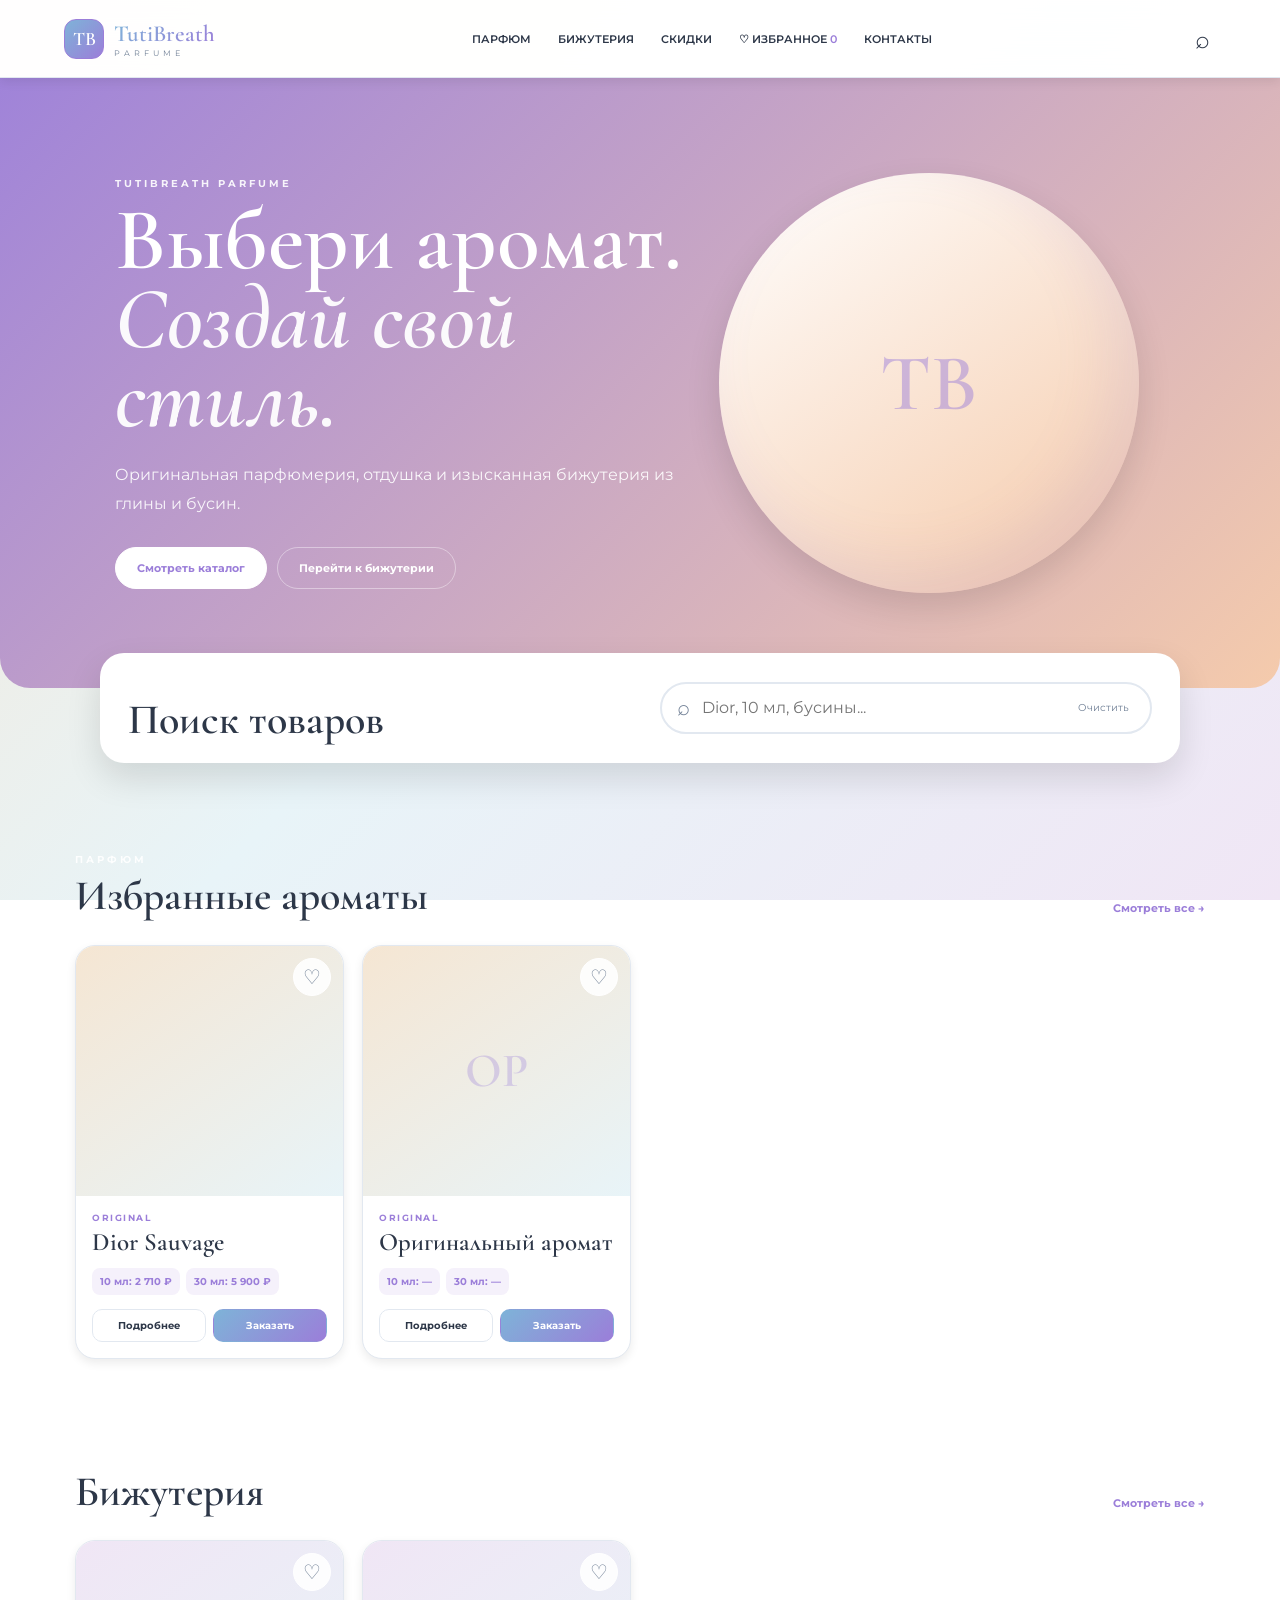
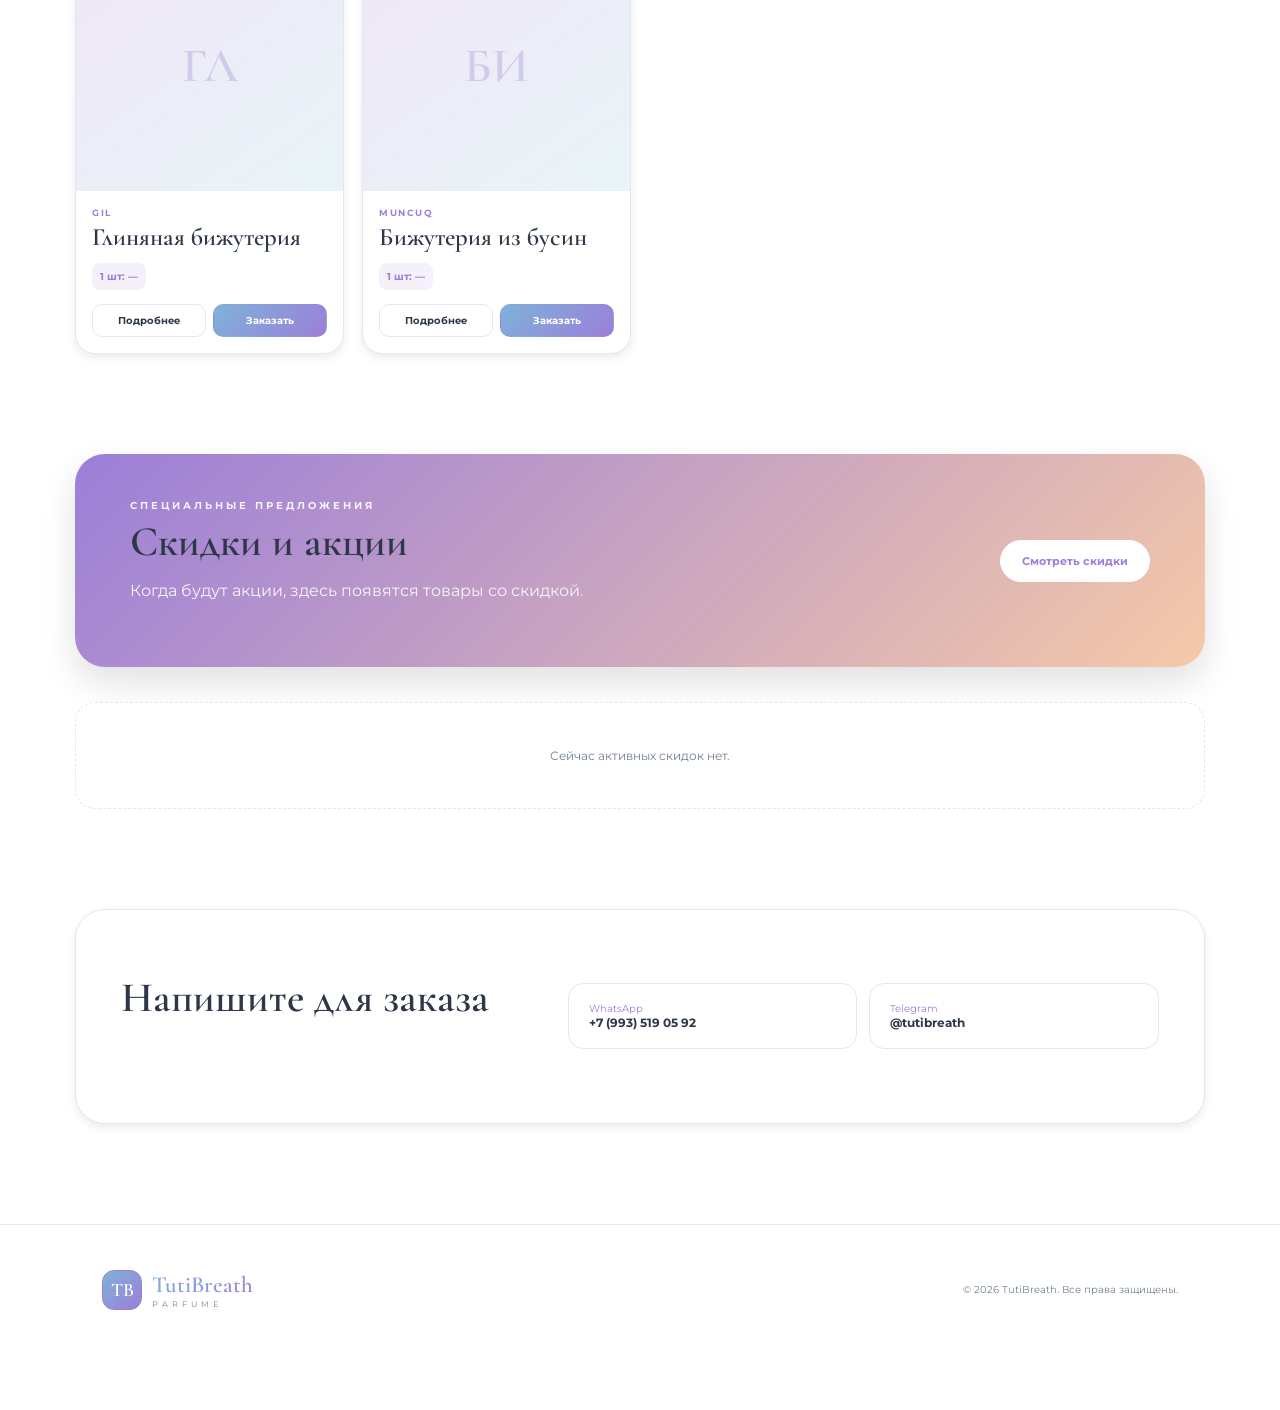
==== index.html @ c3e3013e "TB- first commit All files format html" ====
<!doctype html>
<html lang="ru">
<head>
<meta charset="UTF-8">
<meta name="viewport" content="width=device-width,initial-scale=1">
<meta name="theme-color" content="#9b7ed9">
<title>TutiBreath Parfume | Каталог</title>
<link rel="stylesheet" href="css/style.css">
</head>
<body>
<header class="header">
  <a class="logo" href="index.html"><span class="logo-mark">TB</span><span><b>TutiBreath</b><small>PARFUME</small></span></a>
  <nav class="desktop-nav">
    <a href="pages/perfume.html">Парфюм</a>
    <a href="pages/jewelry.html">Бижутерия</a>
    <a href="#sales">Скидки</a>
    <a href="pages/favorites.html">♡ Избранное <i id="favCount">0</i></a>
    <a href="pages/contact.html">Контакты</a>
  </nav>
  <button class="head-btn" id="searchBtn">⌕</button>
  <button class="head-btn menu-btn" id="menuBtn">☰</button>
</header>

<main>
<section class="hero">
  <div class="hero-text">
    <p class="eyebrow">TUTIBREATH PARFUME</p>
    <h1>Выбери аромат.<br><em>Создай свой стиль.</em></h1>
    <p>Оригинальная парфюмерия, отдушка и изысканная бижутерия из глины и бусин.</p>
    <div class="hero-buttons">
      <a class="btn primary" href="pages/perfume.html">Смотреть каталог</a>
      <a class="btn" href="pages/jewelry.html">Перейти к бижутерии</a>
    </div>
  </div>
  <div class="hero-circle">TB</div>
</section>

<section class="search-panel" id="searchPanel">
  <div><p class="eyebrow">КАТАЛОГ</p><h2>Поиск товаров</h2></div>
  <div class="search-box"><span>⌕</span><input id="searchInput" placeholder="Dior, 10 мл, бусины..." autocomplete="off"><button id="clearSearch">Очистить</button></div>
</section>

<section class="section">
  <div class="section-head"><div><p class="eyebrow">ПАРФЮМ</p><h2>Избранные ароматы</h2></div><a class="text-link" href="pages/perfume.html">Смотреть все →</a></div>
  <div class="grid" id="homePerfumes"></div>
</section>

<section class="section jewelry-home">
  <div class="section-head"><div><p class="eyebrow">БИЖУТЕРИЯ</p><h2>Бижутерия</h2></div><a class="text-link" href="pages/jewelry.html">Смотреть все →</a></div>
  <div class="grid" id="homeJewelry"></div>
</section>

<section class="sale-banner" id="sales">
  <div><p class="eyebrow">СПЕЦИАЛЬНЫЕ ПРЕДЛОЖЕНИЯ</p><h2>Скидки и акции</h2><p>Когда будут акции, здесь появятся товары со скидкой.</p></div>
  <a class="btn primary" href="#saleGrid">Смотреть скидки</a>
</section>
<section class="section compact"><div class="grid" id="saleGrid"></div></section>

<section class="contact-strip">
  <div><p class="eyebrow">КОНТАКТЫ</p><h2>Напишите для заказа</h2><p>Нажмите кнопку «Заказать» на нужном товаре.</p></div>
  <a class="contact-mini whatsapp" href="https://wa.me/79935190592" target="_blank">WhatsApp<br><b>+7 (993) 519 05 92</b></a>
  <a class="contact-mini" href="https://t.me/tutibreath" target="_blank">Telegram<br><b>@tutibreath</b></a>
</section>
</main>

<footer><div class="logo"><span class="logo-mark">TB</span><span><b>TutiBreath</b><small>PARFUME</small></span></div><p>© 2026 TutiBreath. Все права защищены.</p></footer>

<div class="modal" id="productModal">
  <div class="modal-backdrop" data-close></div>
  <article class="modal-box">
    <button class="close" data-close>×</button>
    <div class="modal-image" id="modalImage"></div>
    <div class="modal-info">
      <p class="eyebrow" id="modalCategory"></p>
      <h2 id="modalName"></h2>
      <p id="modalDescription"></p>
      <div id="modalSizes" class="sizes"></div>
      <div class="modal-actions">
        <button class="btn primary" id="modalOrder">Заказать — WhatsApp</button>
        <button class="btn" id="modalShare">↗ Поделиться</button>
      </div>
    </div>
  </article>
</div>

<div class="mobile-menu" id="mobileMenu">
  <button class="close" id="closeMenu">×</button>
  <a href="pages/perfume.html">Парфюм</a>
  <a href="pages/jewelry.html">Бижутерия</a>
  <a href="#sales">Скидки</a>
  <a href="pages/favorites.html">♡ Избранное</a>
  <a href="pages/contact.html">Контакты</a>
</div>

<nav class="bottom-nav">
  <a href="index.html">⌂<span>Главная</span></a>
  <a href="pages/perfume.html">♢<span>Парфюм</span></a>
  <a href="pages/favorites.html">♡<span>Избранное</span></a>
  <a href="pages/jewelry.html">◇<span>Бижутерия</span></a>
  <a href="pages/contact.html">☎<span>Контакты</span></a>
</nav>

<div class="toast" id="toast"></div>
<script src="data/products.js"></script>
<script src="js/favorites.js"></script>
<script src="js/products.js"></script>
<script src="js/app.js"></script>
</body>
</html>
---- css/style.css ----
@import url('https://fonts.googleapis.com/css2?family=Cormorant+Garamond:wght@500;600;700&family=Montserrat:wght@400;500;600;700&display=swap');
:root{
  --bg: linear-gradient(135deg, #f5e6d3 0%, #e8f4f8 50%, #f0e6f5 100%);
  --bg-solid: #f5e6d3;
  --surface: #ffffff;
  --ink: #2d3748;
  --muted: #718096;
  --accent: #9b7ed9;
  --accent2: #7eb3d8;
  --peach: #f5c9a8;
  --dark: #9b7ed9;
  --line: #e2e8f0;
  --gold: #9b7ed9;
  --shadow: 0 4px 10px rgba(0,0,0,.08);
  --shadow-lg: 0 15px 35px rgba(0,0,0,.12);
}
*{box-sizing:border-box}html{scroll-behavior:smooth}
body{margin:0;background:var(--bg);background-attachment:fixed;color:var(--ink);font-family:Montserrat,Arial,sans-serif;min-height:100vh}
a{text-decoration:none;color:inherit}button,input{font:inherit}
.header{height:78px;position:sticky;top:0;z-index:30;padding:0 5vw;display:flex;align-items:center;justify-content:space-between;background:rgba(255,255,255,.96);backdrop-filter:blur(18px);border-bottom:1px solid var(--line);box-shadow:var(--shadow)}
.logo{display:flex;align-items:center;gap:10px}
.logo-mark{width:40px;height:40px;border:1px solid var(--accent);border-radius:12px;display:grid;place-items:center;color:var(--accent);font:600 19px "Cormorant Garamond",serif;background:linear-gradient(135deg,var(--accent2),var(--accent));color:#fff}
.logo b{display:block;font:600 23px "Cormorant Garamond",serif;background:linear-gradient(135deg,var(--accent2),var(--accent));-webkit-background-clip:text;-webkit-text-fill-color:transparent}
.logo small{display:block;font-size:8px;letter-spacing:4px;color:var(--muted)}
.desktop-nav{display:flex;gap:27px;font-size:11px;font-weight:600;text-transform:uppercase}
.desktop-nav a:hover,.text-link:hover{color:var(--accent)}
.desktop-nav i{font-style:normal;color:var(--accent)}
.head-btn{border:0;background:none;font-size:25px;cursor:pointer;color:var(--ink)}
.menu-btn{display:none}
.hero{min-height:610px;padding:70px 9vw;display:grid;grid-template-columns:1.1fr .9fr;align-items:center;overflow:hidden;background:linear-gradient(135deg,rgba(155,126,217,.95),rgba(245,201,168,.95));color:#fff;border-radius:0 0 30px 30px}
.hero-text{max-width:650px}
.eyebrow{margin:0 0 11px;color:rgba(255,255,255,.9);font-size:10px;letter-spacing:3px;font-weight:700}
.hero h1{margin:0 0 23px;font:600 clamp(54px,7vw,88px)/.9 "Cormorant Garamond",serif;color:#fff}
.hero h1 em{color:#fff;font-style:italic;opacity:.95}
.hero-text>p:not(.eyebrow),.sale-banner p:not(.eyebrow),.contact-strip p:not(.eyebrow){color:rgba(255,255,255,.9);line-height:1.8}
.hero-buttons{display:flex;gap:10px;margin-top:28px}
.btn{display:inline-block;border:1px solid rgba(255,255,255,.4);background:transparent;color:#fff;padding:13px 21px;border-radius:999px;font-size:11px;font-weight:700;cursor:pointer;transition:.25s}
.btn.primary{background:#fff;border-color:#fff;color:var(--accent)}
.btn.primary:hover{transform:translateY(-2px);box-shadow:var(--shadow-lg)}
.hero-circle{width:min(38vw,420px);height:min(38vw,420px);border-radius:50%;display:grid;place-items:center;justify-self:center;background:linear-gradient(145deg,#fff,#f5c9a8);box-shadow:inset -25px -25px 55px rgba(155,126,217,.15),var(--shadow-lg);font:600 80px "Cormorant Garamond",serif;color:rgba(155,126,217,.48)}
.search-panel{max-width:1080px;margin:-35px auto 0;position:relative;z-index:5;background:var(--surface);box-shadow:var(--shadow-lg);border-radius:24px;padding:24px 28px;display:flex;justify-content:space-between;align-items:center;gap:25px}
.search-panel h2,.section h2,.sale-banner h2,.contact-strip h2{font:600 42px/.9 "Cormorant Garamond",serif;margin:0;color:var(--ink)}
.search-box{height:52px;min-width:48%;display:flex;align-items:center;border:2px solid var(--line);border-radius:99px;background:#fff;padding:0 15px;transition:.25s}
.search-box:focus-within{border-color:var(--accent2)}
.search-box>span{font-size:22px;color:var(--muted)}
.search-box input{border:0;outline:0;flex:1;padding:0 12px;background:transparent;color:var(--ink)}
.search-box button{border:0;background:none;color:var(--muted);font-size:10px;cursor:pointer}
.section{max-width:1180px;margin:90px auto;padding:0 25px}
.section-head{display:flex;align-items:end;justify-content:space-between;gap:20px;margin-bottom:30px}
.text-link{font-size:11px;font-weight:700;color:var(--accent)}
.grid{display:grid;grid-template-columns:repeat(4,1fr);gap:18px}
.card{background:var(--surface);border:1px solid var(--line);border-radius:20px;overflow:hidden;transition:.25s;box-shadow:var(--shadow)}
.card:hover{transform:translateY(-5px);box-shadow:var(--shadow-lg)}
.image{height:250px;display:grid;place-items:center;position:relative;overflow:hidden;background:linear-gradient(145deg,#f5e6d3,#e8f4f8)}
.image.jewelry{background:linear-gradient(145deg,#f0e6f5,#e8f4f8)}
.image img{width:100%;height:100%;object-fit:cover}
.placeholder{font:600 48px "Cormorant Garamond",serif;color:rgba(155,126,217,.32)}
.fav{position:absolute;right:12px;top:12px;width:38px;height:38px;border-radius:50%;border:1px solid #fff;background:rgba(255,255,255,.9);cursor:pointer;font-size:20px;z-index:2;color:var(--muted)}
.fav.active{color:#e53e3e;background:#fff0f0}
.sale-tag{position:absolute;left:12px;top:12px;padding:6px 9px;border-radius:99px;background:var(--accent);color:#fff;font-size:9px;font-weight:700}
.card-body{padding:16px}
.cat{font-size:9px;letter-spacing:1.5px;color:var(--accent);font-weight:700;text-transform:uppercase}
.name{font:600 25px/1 "Cormorant Garamond",serif;margin:7px 0 13px;color:var(--ink)}
.prices{display:flex;flex-wrap:wrap;gap:6px}
.price{padding:7px 8px;background:#f5f1fb;border-radius:8px;font-size:10px;font-weight:700;color:var(--accent)}
.actions{display:flex;gap:7px;margin-top:14px}
.small{flex:1;border:1px solid var(--line);background:none;border-radius:10px;padding:9px;font-size:10px;font-weight:700;cursor:pointer;color:var(--ink);transition:.2s}
.small:hover{border-color:var(--accent);color:var(--accent)}
.small.order{background:linear-gradient(135deg,var(--accent2),var(--accent));color:#fff;border-color:transparent}
.small.order:hover{opacity:.9}
.sale-banner{max-width:1130px;margin:100px auto 0;padding:45px 55px;border-radius:30px;background:linear-gradient(135deg,var(--accent),var(--peach));color:#fff;display:flex;justify-content:space-between;align-items:center;gap:25px;box-shadow:var(--shadow-lg)}
.sale-banner .eyebrow{color:rgba(255,255,255,.9)}
.sale-banner p:not(.eyebrow){color:rgba(255,255,255,.9)}
.sale-banner .primary{background:#fff;color:var(--accent);border-color:#fff}
.compact{margin-top:35px}
.contact-strip{max-width:1130px;margin:100px auto;padding:45px;border-radius:30px;background:var(--surface);border:1px solid var(--line);display:grid;grid-template-columns:1.5fr 1fr 1fr;gap:12px;align-items:center;box-shadow:var(--shadow)}
.contact-mini{padding:18px 20px;border:1px solid var(--line);border-radius:15px;font-size:10px;color:var(--accent);transition:.2s}
.contact-mini:hover{border-color:var(--accent);background:#f7f3fd}
.contact-mini b{font-size:12px;color:var(--ink)}
footer{padding:45px 8vw 100px;border-top:1px solid var(--line);display:flex;justify-content:space-between;align-items:center;color:var(--muted);font-size:10px;background:rgba(255,255,255,.6)}
.modal{display:none;position:fixed;inset:0;z-index:100}
.modal.open{display:block}
.modal-backdrop{position:absolute;inset:0;background:rgba(45,55,72,.65);backdrop-filter:blur(5px)}
.modal-box{position:absolute;left:50%;top:50%;transform:translate(-50%,-50%);width:min(850px,92vw);max-height:90vh;overflow:auto;background:var(--surface);border-radius:28px;display:grid;grid-template-columns:.9fr 1.1fr;box-shadow:var(--shadow-lg)}
.close{position:absolute;right:15px;top:8px;border:0;background:none;font-size:30px;cursor:pointer;z-index:2;color:var(--ink)}
.modal-image{min-height:480px;background:linear-gradient(145deg,#f5e6d3,#e8f4f8);display:grid;place-items:center}
.modal-image img{width:100%;height:100%;object-fit:cover}
.modal-info{padding:60px 45px}
.modal-info h2{font:600 48px/1 "Cormorant Garamond",serif;margin:5px 0 20px;color:var(--ink)}
.modal-info>p:not(.eyebrow){font-size:12px;color:var(--muted);line-height:1.8}
.sizes{display:grid;margin:25px 0}
.size{display:flex;justify-content:space-between;padding:13px;border-bottom:1px solid var(--line);font-size:12px}
.modal-actions{display:flex;gap:8px}
.modal-actions .btn{border-color:var(--line);color:var(--ink)}
.modal-actions .btn.primary{background:linear-gradient(135deg,var(--accent2),var(--accent));border-color:transparent;color:#fff}
.mobile-menu{display:none}
.bottom-nav{display:none}
.toast{position:fixed;bottom:90px;left:50%;z-index:200;transform:translate(-50%,20px);opacity:0;background:#2d3748;color:#fff;border-radius:99px;padding:12px 18px;font-size:11px;transition:.25s}
.toast.show{opacity:1;transform:translate(-50%,0)}
@media(max-width:900px){
  .desktop-nav{display:none}.menu-btn{display:inline-block}
  .hero{grid-template-columns:1fr;padding:65px 7vw;min-height:590px;border-radius:0}
  .hero-circle{width:270px;height:270px;position:absolute;right:-70px;bottom:15px;opacity:.7}
  .search-panel{margin:0 18px;display:block}
  .search-box{margin-top:18px;min-width:0}
  .grid{grid-template-columns:repeat(2,1fr)}
  .section{margin:65px auto}
  .sale-banner{margin:65px 18px 0;padding:35px;display:block}
  .sale-banner .btn{margin-top:12px}
  .contact-strip{margin:65px 18px;padding:35px;grid-template-columns:1fr}
  .bottom-nav{position:fixed;display:flex;left:0;right:0;bottom:0;height:68px;z-index:50;background:rgba(255,255,255,.96);backdrop-filter:blur(16px);border-top:1px solid var(--line);justify-content:space-around;box-shadow:0 -5px 15px rgba(0,0,0,.08)}
  .bottom-nav a{font-size:19px;text-align:center;padding:8px 4px;color:var(--muted)}
  .bottom-nav a.active,.bottom-nav a:hover{color:var(--accent)}
  .bottom-nav span{display:block;font-size:8px}
  .mobile-menu{position:fixed;inset:0;z-index:80;background:var(--surface);padding:90px 35px;flex-direction:column;gap:25px}
  .mobile-menu.open{display:flex}
  .mobile-menu a{font:600 38px "Cormorant Garamond",serif;border-bottom:1px solid var(--line);padding-bottom:12px;color:var(--ink)}
}
@media(max-width:560px){
  .header{height:68px;padding:0 18px}.logo b{font-size:20px}.logo-mark{width:35px;height:35px}
  .hero{padding:55px 22px 100px}.hero h1{font-size:58px}.hero-circle{width:220px;height:220px}
  .section{padding:0 15px;margin:55px auto}.section-head{display:block}
  .grid{gap:10px}.image{height:190px}.card-body{padding:12px}.name{font-size:22px}
  .prices{display:block}.price{display:inline-block;margin:2px}
  .actions{display:block}.small{width:100%;margin-top:6px}
  .search-panel h2,.section h2,.sale-banner h2,.contact-strip h2{font-size:36px}
  .modal-box{grid-template-columns:1fr;max-height:92vh}
  .modal-image{min-height:280px;max-height:340px}
  .modal-info{padding:30px 24px 100px}.modal-info h2{font-size:40px}
  .modal-actions{display:block}.modal-actions .btn{width:100%;margin-top:7px}
  footer{display:block;padding-bottom:100px}
}
.page-hero{max-width:1180px;margin:0 auto;padding:90px 25px 20px}
.page-hero h1{font:600 clamp(55px,7vw,85px)/.9 'Cormorant Garamond',serif;margin:0 0 15px;color:var(--ink)}
.page-hero p:not(.eyebrow){color:var(--muted);line-height:1.8}
.page-hero .eyebrow{color:var(--accent)}
.page-search{max-width:500px;margin:25px 0}
.filters{display:flex;gap:7px;flex-wrap:wrap;margin-bottom:25px}
.filter{border:1px solid var(--line);background:none;color:var(--muted);padding:9px 14px;border-radius:99px;font-size:10px;cursor:pointer;transition:.2s}
.filter.active,.filter:hover{background:var(--accent);border-color:var(--accent);color:#fff}
.empty{padding:45px;text-align:center;border:1px dashed var(--line);border-radius:20px;color:var(--muted);font-size:12px;background:var(--surface)}
.contact-page{margin-top:20px}
.contact-page .contact-mini{min-height:130px;display:flex;flex-direction:column;justify-content:center;gap:8px}
.contact-page .contact-mini span{font-size:10px;letter-spacing:2px;color:var(--accent);text-transform:uppercase}
.contact-page .contact-mini small{color:var(--muted)}
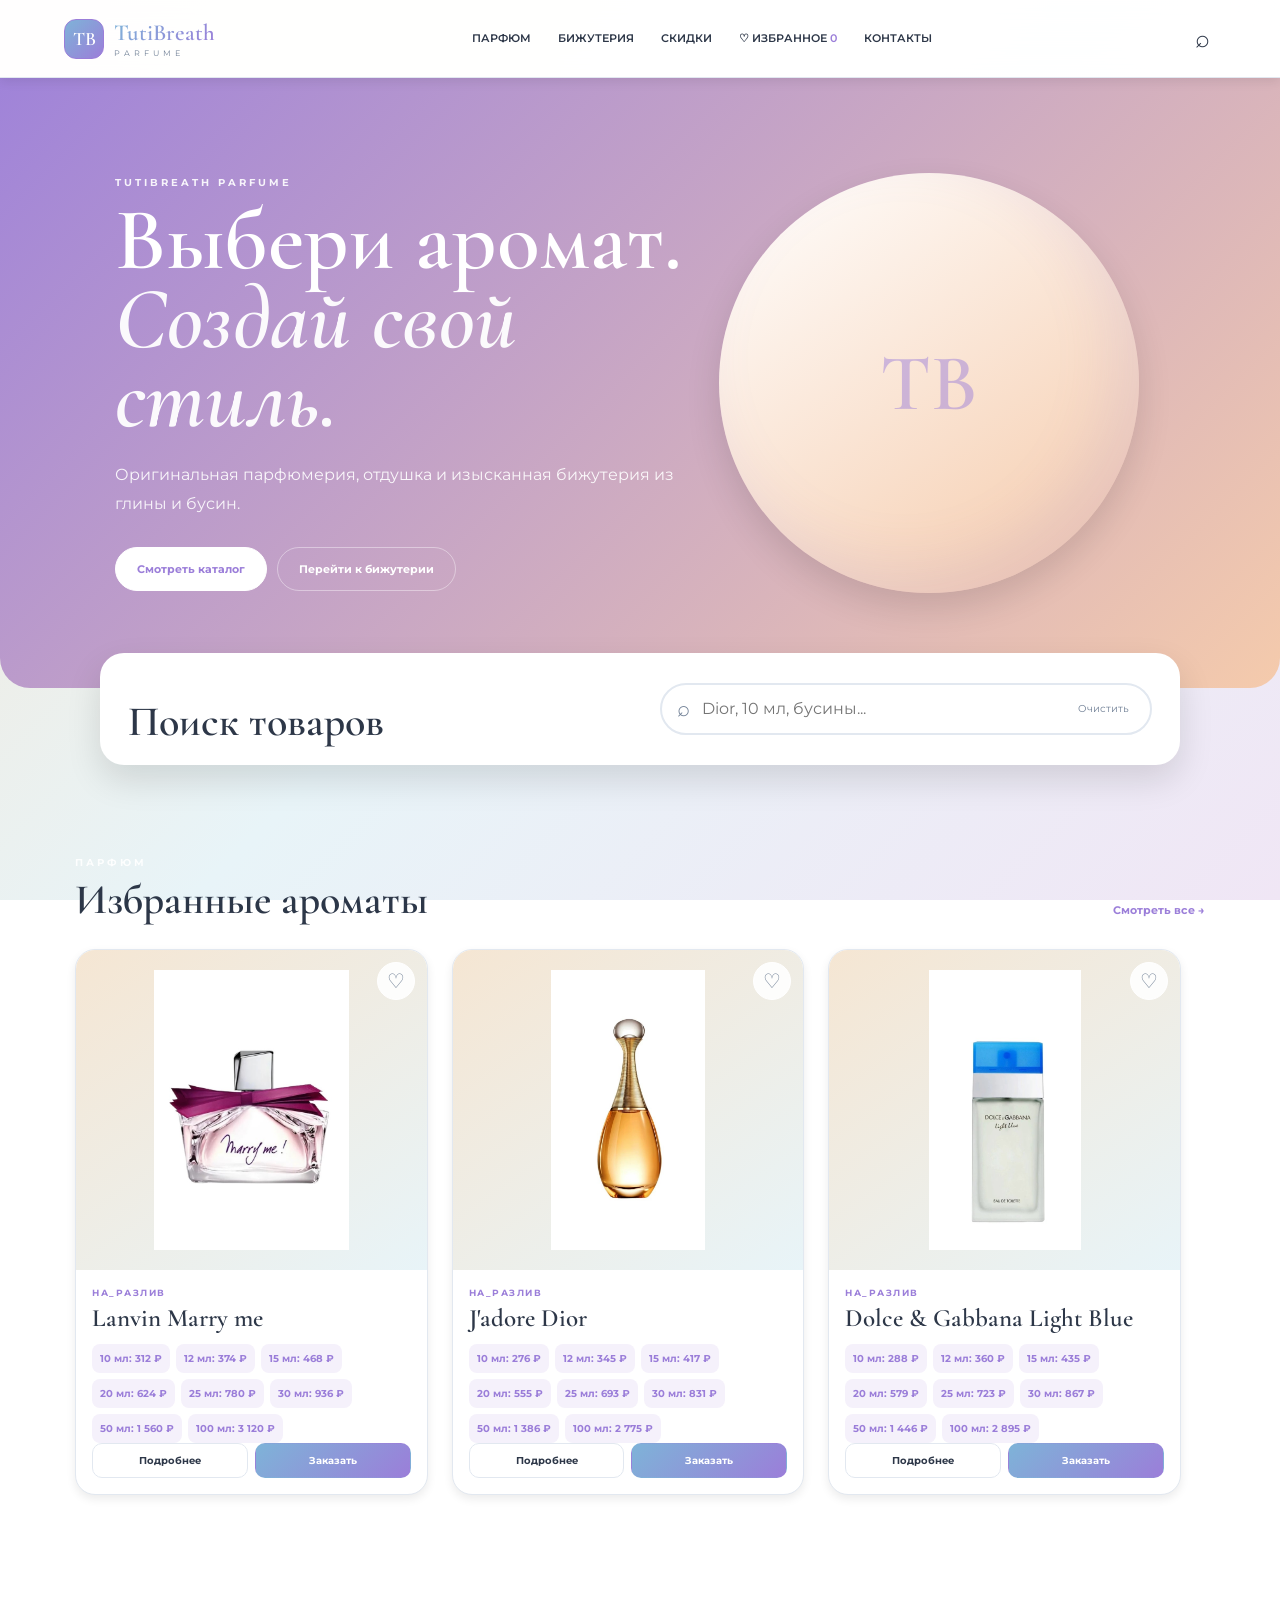
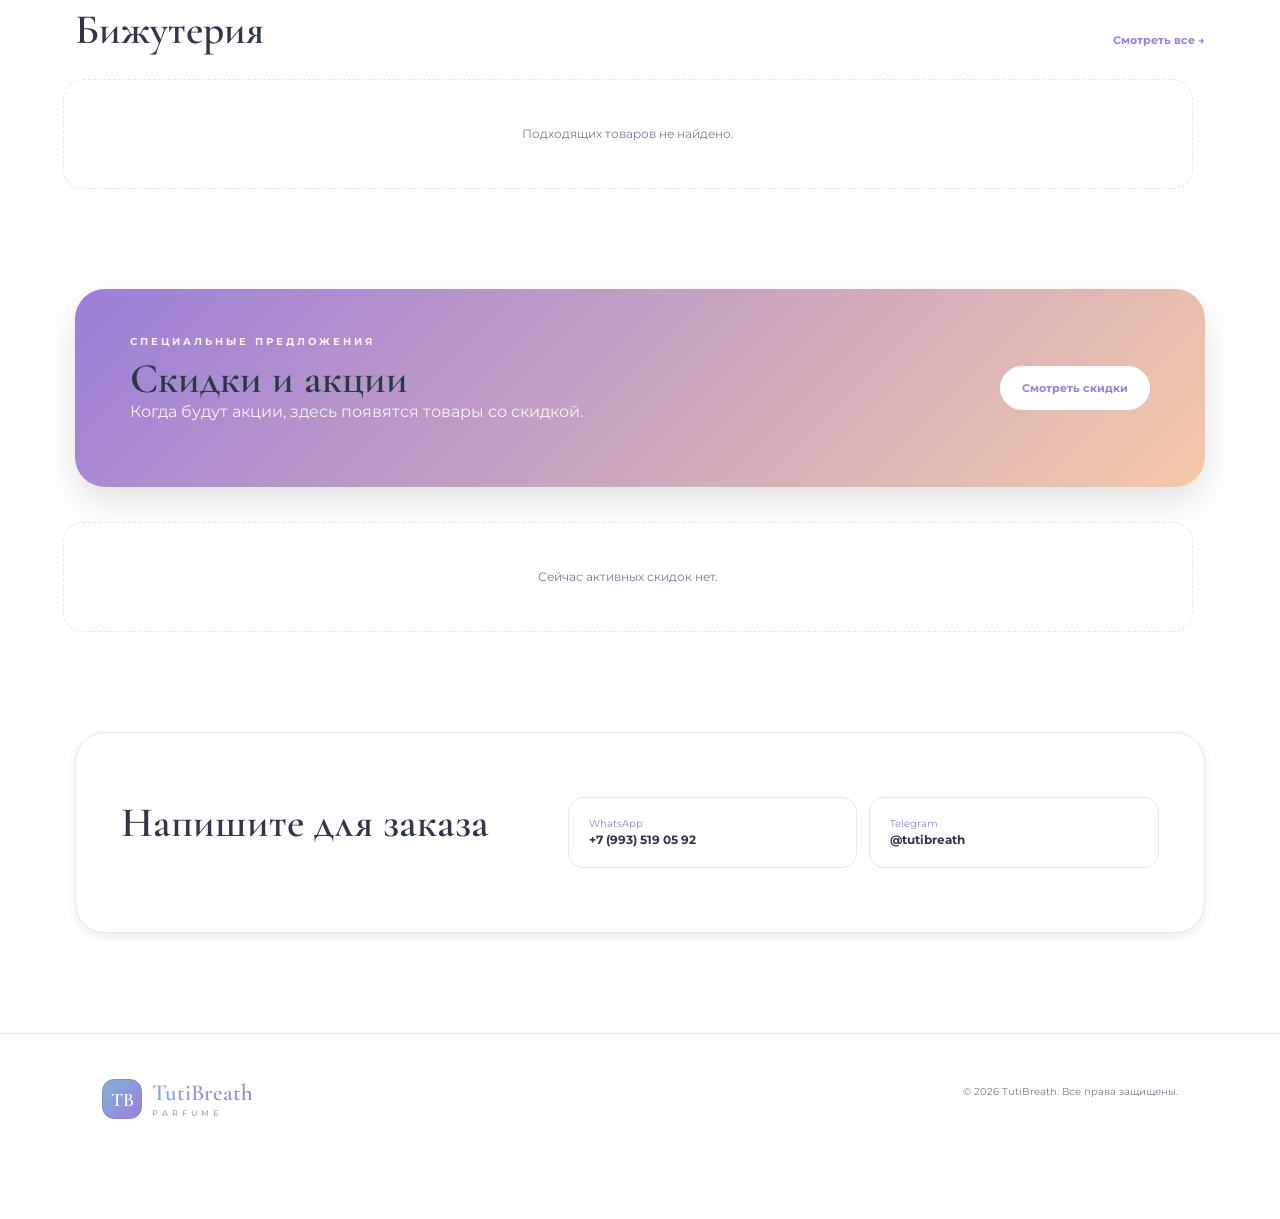
==== commit 6bed7d8f: "data js, bootstrap" ====
--- a/index.html
+++ b/index.html
@@ -5,6 +5,8 @@
 <meta name="viewport" content="width=device-width,initial-scale=1">
 <meta name="theme-color" content="#9b7ed9">
 <title>TutiBreath Parfume | Каталог</title>
+<link href="https://cdn.jsdelivr.net/npm/bootstrap@5.3.3/dist/css/bootstrap.min.css" rel="stylesheet">
+<link rel="stylesheet" href="https://cdn.jsdelivr.net/npm/bootstrap-icons@1.11.3/font/bootstrap-icons.min.css">
 <link rel="stylesheet" href="css/style.css">
 </head>
 <body>
@@ -42,19 +44,19 @@
 
 <section class="section">
   <div class="section-head"><div><p class="eyebrow">ПАРФЮМ</p><h2>Избранные ароматы</h2></div><a class="text-link" href="pages/perfume.html">Смотреть все →</a></div>
-  <div class="grid" id="homePerfumes"></div>
+  <div class="row g-4 grid" id="homePerfumes"></div>
 </section>
 
 <section class="section jewelry-home">
   <div class="section-head"><div><p class="eyebrow">БИЖУТЕРИЯ</p><h2>Бижутерия</h2></div><a class="text-link" href="pages/jewelry.html">Смотреть все →</a></div>
-  <div class="grid" id="homeJewelry"></div>
+  <div class="row g-4 grid" id="homeJewelry"></div>
 </section>
 
 <section class="sale-banner" id="sales">
   <div><p class="eyebrow">СПЕЦИАЛЬНЫЕ ПРЕДЛОЖЕНИЯ</p><h2>Скидки и акции</h2><p>Когда будут акции, здесь появятся товары со скидкой.</p></div>
   <a class="btn primary" href="#saleGrid">Смотреть скидки</a>
 </section>
-<section class="section compact"><div class="grid" id="saleGrid"></div></section>
+<section class="section compact"><div class="row g-4 grid" id="saleGrid"></div></section>
 
 <section class="contact-strip">
   <div><p class="eyebrow">КОНТАКТЫ</p><h2>Напишите для заказа</h2><p>Нажмите кнопку «Заказать» на нужном товаре.</p></div>
@@ -93,11 +95,11 @@
 </div>
 
 <nav class="bottom-nav">
-  <a href="index.html">⌂<span>Главная</span></a>
-  <a href="pages/perfume.html">♢<span>Парфюм</span></a>
-  <a href="pages/favorites.html">♡<span>Избранное</span></a>
-  <a href="pages/jewelry.html">◇<span>Бижутерия</span></a>
-  <a href="pages/contact.html">☎<span>Контакты</span></a>
+  <a class="active" href="index.html"><i class="bi bi-house-door-fill"></i><span>Главная</span></a>
+  <a href="pages/perfume.html"><i class="bi bi-stars"></i><span>Парфюм</span></a>
+  <a href="pages/favorites.html"><i class="bi bi-heart-fill"></i><span>Избранное</span></a>
+  <a href="pages/jewelry.html"><i class="bi bi-gem"></i><span>Бижутерия</span></a>
+  <a href="pages/contact.html"><i class="bi bi-telephone-fill"></i><span>Контакты</span></a>
 </nav>
 
 <div class="toast" id="toast"></div>
--- a/css/style.css
+++ b/css/style.css
@@ -48,12 +48,22 @@
 .section{max-width:1180px;margin:90px auto;padding:0 25px}
 .section-head{display:flex;align-items:end;justify-content:space-between;gap:20px;margin-bottom:30px}
 .text-link{font-size:11px;font-weight:700;color:var(--accent)}
-.grid{display:grid;grid-template-columns:repeat(4,1fr);gap:18px}
+.grid{width: 100%;}
 .card{background:var(--surface);border:1px solid var(--line);border-radius:20px;overflow:hidden;transition:.25s;box-shadow:var(--shadow)}
 .card:hover{transform:translateY(-5px);box-shadow:var(--shadow-lg)}
-.image{height:250px;display:grid;place-items:center;position:relative;overflow:hidden;background:linear-gradient(145deg,#f5e6d3,#e8f4f8)}
+.image{
+  height:320px;
+  width: 100%;
+  display:flex;
+  padding: 20px;
+  align-items:center;
+  position:relative;
+  overflow:hidden;
+  justify-content: center;
+  background:linear-gradient(145deg,#f5e6d3,#e8f4f8)
+}
 .image.jewelry{background:linear-gradient(145deg,#f0e6f5,#e8f4f8)}
-.image img{width:100%;height:100%;object-fit:cover}
+/*.image img{width:100%;height:100%;object-fit:cover}*/
 .placeholder{font:600 48px "Cormorant Garamond",serif;color:rgba(155,126,217,.32)}
 .fav{position:absolute;right:12px;top:12px;width:38px;height:38px;border-radius:50%;border:1px solid #fff;background:rgba(255,255,255,.9);cursor:pointer;font-size:20px;z-index:2;color:var(--muted)}
 .fav.active{color:#e53e3e;background:#fff0f0}
@@ -80,11 +90,45 @@
 footer{padding:45px 8vw 100px;border-top:1px solid var(--line);display:flex;justify-content:space-between;align-items:center;color:var(--muted);font-size:10px;background:rgba(255,255,255,.6)}
 .modal{display:none;position:fixed;inset:0;z-index:100}
 .modal.open{display:block}
-.modal-backdrop{position:absolute;inset:0;background:rgba(45,55,72,.65);backdrop-filter:blur(5px)}
-.modal-box{position:absolute;left:50%;top:50%;transform:translate(-50%,-50%);width:min(850px,92vw);max-height:90vh;overflow:auto;background:var(--surface);border-radius:28px;display:grid;grid-template-columns:.9fr 1.1fr;box-shadow:var(--shadow-lg)}
+.modal-backdrop{
+  position:absolute;
+  inset:0;
+  background:rgba(45,55,72,.10);
+  backdrop-filter:none;
+  -webkit-backdrop-filter: none;
+}
+.modal-box{
+  position:absolute;
+  left:50%;top:50%;
+  transform:translate(-50%,-50%);
+  width:min(850px,92vw);
+  max-height:90vh;
+  overflow:auto;
+  background:var(--surface);
+  border-radius:28px;
+  display:grid;
+  grid-template-columns:.9fr 1.1fr;
+  box-shadow:var(--shadow-lg)
+}
 .close{position:absolute;right:15px;top:8px;border:0;background:none;font-size:30px;cursor:pointer;z-index:2;color:var(--ink)}
-.modal-image{min-height:480px;background:linear-gradient(145deg,#f5e6d3,#e8f4f8);display:grid;place-items:center}
-.modal-image img{width:100%;height:100%;object-fit:cover}
+.modal-image{
+  min-height:480px;
+  background:linear-gradient(145deg,#f5e6d3,#e8f4f8);
+  display:flex;
+  align-items:center;
+  justify-content: center;
+  overflow: hidden;
+}
+.modal-image img{
+  width:100%;
+  height:100%;
+  object-fit:cover;
+  display: block;
+  max-width: 100%;
+  max-height: 100%;
+  object-fit: contain !important;
+  object-position: center;
+}
 .modal-info{padding:60px 45px}
 .modal-info h2{font:600 48px/1 "Cormorant Garamond",serif;margin:5px 0 20px;color:var(--ink)}
 .modal-info>p:not(.eyebrow){font-size:12px;color:var(--muted);line-height:1.8}
@@ -103,7 +147,6 @@
   .hero-circle{width:270px;height:270px;position:absolute;right:-70px;bottom:15px;opacity:.7}
   .search-panel{margin:0 18px;display:block}
   .search-box{margin-top:18px;min-width:0}
-  .grid{grid-template-columns:repeat(2,1fr)}
   .section{margin:65px auto}
   .sale-banner{margin:65px 18px 0;padding:35px;display:block}
   .sale-banner .btn{margin-top:12px}
@@ -124,10 +167,20 @@
   .prices{display:block}.price{display:inline-block;margin:2px}
   .actions{display:block}.small{width:100%;margin-top:6px}
   .search-panel h2,.section h2,.sale-banner h2,.contact-strip h2{font-size:36px}
-  .modal-box{grid-template-columns:1fr;max-height:92vh}
-  .modal-image{min-height:280px;max-height:340px}
-  .modal-info{padding:30px 24px 100px}.modal-info h2{font-size:40px}
+  .modal-box{
+    grid-template-columns:1fr;
+    max-height:95vh; 
+    width: 96vw;
+     border-radius: 20px;
+     overflow-y: auto !important;
+        -webkit-overflow-scrolling: touch;}
+  .modal-image{min-height:200px;max-height:35vh}
+  .modal-info{padding:20px 20px 100px}.modal-info h2{font-size:32px; margin-bottom: 10px;}
   .modal-actions{display:block}.modal-actions .btn{width:100%;margin-top:7px}
+   .size{
+        padding: 10px 0; /* Ölçü sətirləri arası məsafə azaldıldı */
+        font-size: 11px;
+    }
   footer{display:block;padding-bottom:100px}
 }
 .page-hero{max-width:1180px;margin:0 auto;padding:90px 25px 20px}
@@ -143,3 +196,118 @@
 .contact-page .contact-mini{min-height:130px;display:flex;flex-direction:column;justify-content:center;gap:8px}
 .contact-page .contact-mini span{font-size:10px;letter-spacing:2px;color:var(--accent);text-transform:uppercase}
 .contact-page .contact-mini small{color:var(--muted)}
+
+/* =====================================================
+   BOOTSTRAP GRID + PRODUCT IMAGE FIXES
+   Bootstrap handles the responsive columns; this CSS
+   preserves the existing TutiBreath visual design.
+   ===================================================== */
+
+.grid > [class*="col-"] {
+  display: flex;
+}
+
+/* Product photos are fully visible instead of being cropped. */
+
+.image img {
+  display: block;
+  width: 100%;
+  height: 100%;
+  max-width: 100%;
+  max-height: 100%;
+  object-fit: contain !important;
+  object-position: center center;
+}
+
+/* Modal product photo: also show the whole bottle/item. */
+
+
+.bottom-nav a i {
+  display: block;
+  font-size: 20px;
+  line-height: 1;
+  margin-bottom: 4px;
+}
+.bottom-nav a span {
+  display: block;
+}
+
+@media (max-width: 767.98px) {
+  /* Bootstrap: one product per row on phones. */
+  .grid > .col-12 {
+    width: 100%;
+  }
+
+  .grid.row {
+    --bs-gutter-x: .9rem;
+    --bs-gutter-y: .9rem;
+  }
+
+  .image {
+    height: 320px;
+    padding: 20px;
+  }
+
+  .image img {
+    width: 100%;
+    height: 100%;
+    object-fit: contain !important;
+    object-position: center;
+  }
+
+  .card-body {
+    padding: 15px;
+  }
+
+  .name {
+    font-size: 25px;
+  }
+
+  .prices {
+    display: flex;
+    flex-wrap: wrap;
+  }
+
+  .price {
+    display: inline-block;
+    margin: 0;
+  }
+
+  .actions {
+    display: flex;
+    gap: 7px;
+  }
+
+  .small {
+    width: auto;
+    margin-top: 0;
+  }
+
+  .modal-box {
+    grid-template-columns: 1fr;
+    width: 94vw;
+    max-height: 92vh;
+  }
+
+  .modal-image {
+    min-height: 320px;
+    height: 320px;
+    max-height: none;
+    padding: 20px;
+  }
+
+  .modal-image img {
+    width: 100%;
+    height: 100%;
+    object-fit: contain !important;
+  }
+
+  .modal-info {
+    pad: 30px 24px 100px;
+  }
+
+  .modal-info h2 {
+    font-size: 40px;
+  }
+}
+
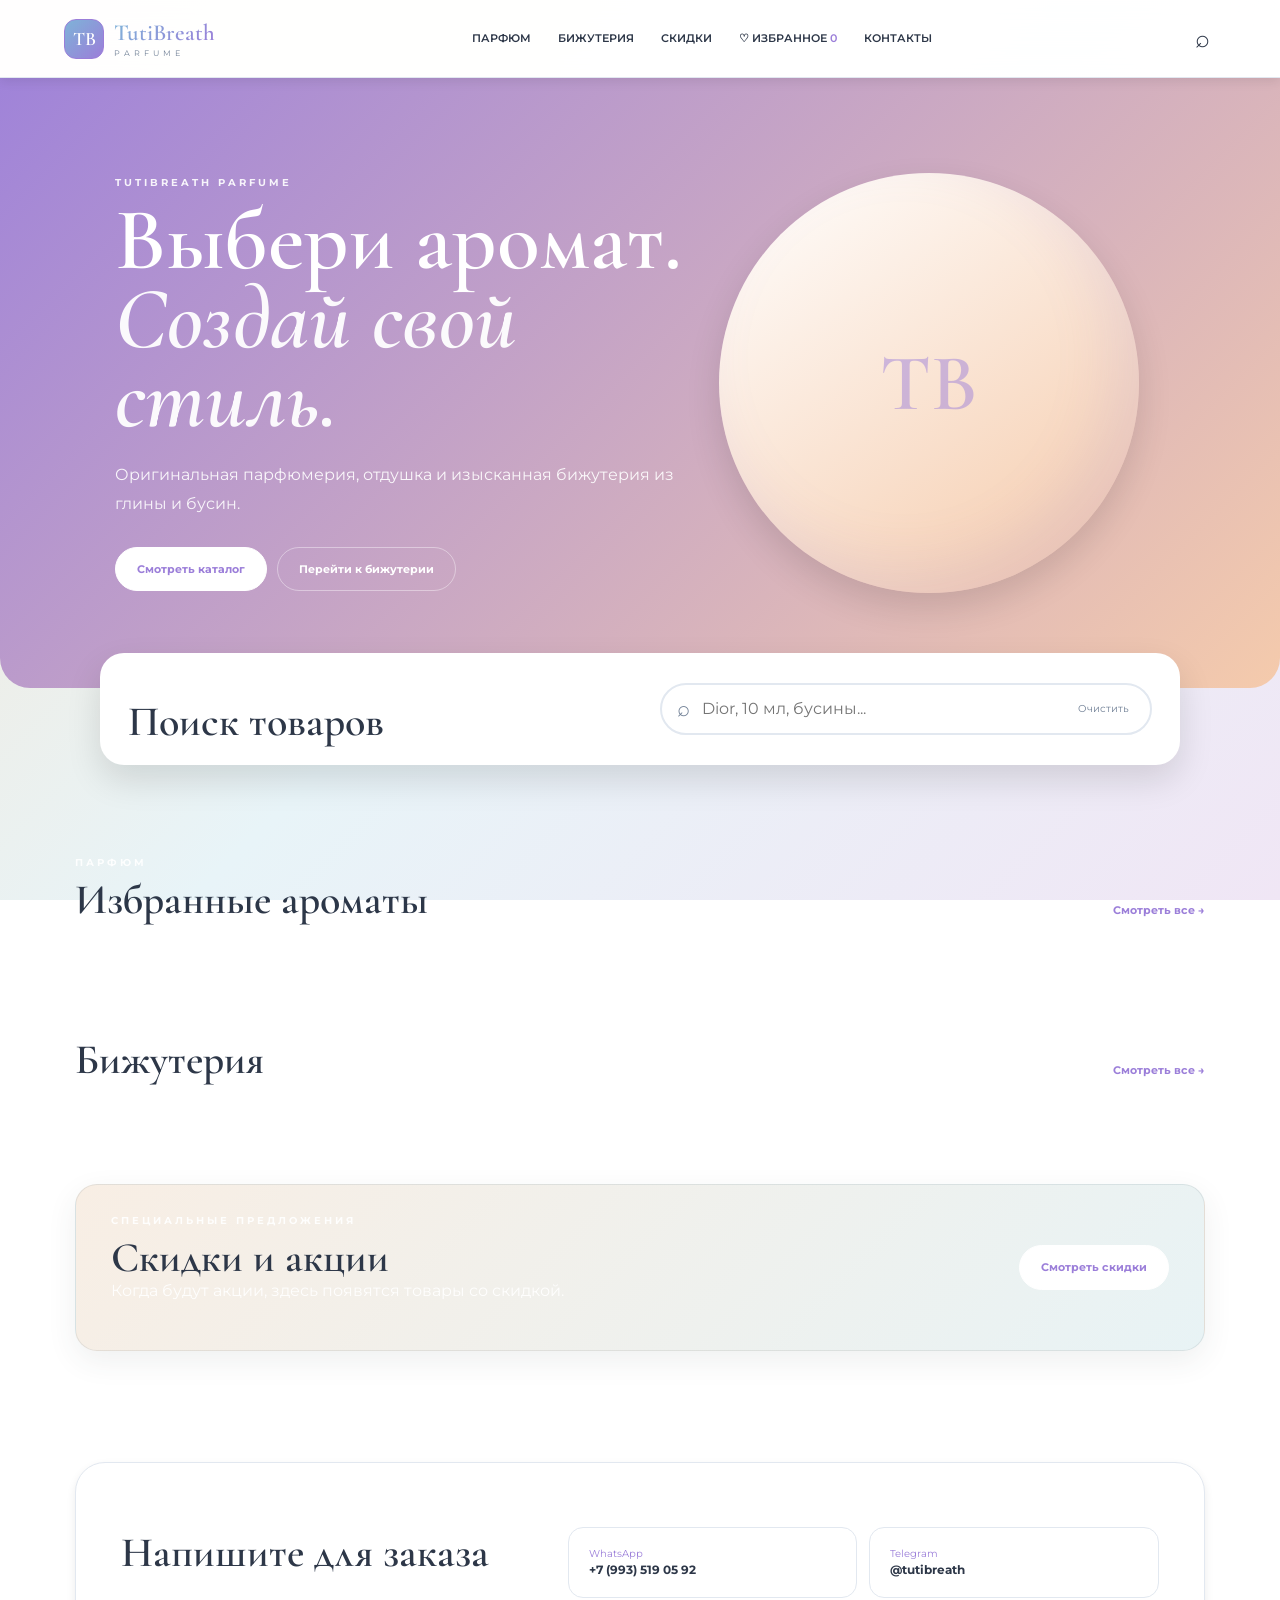
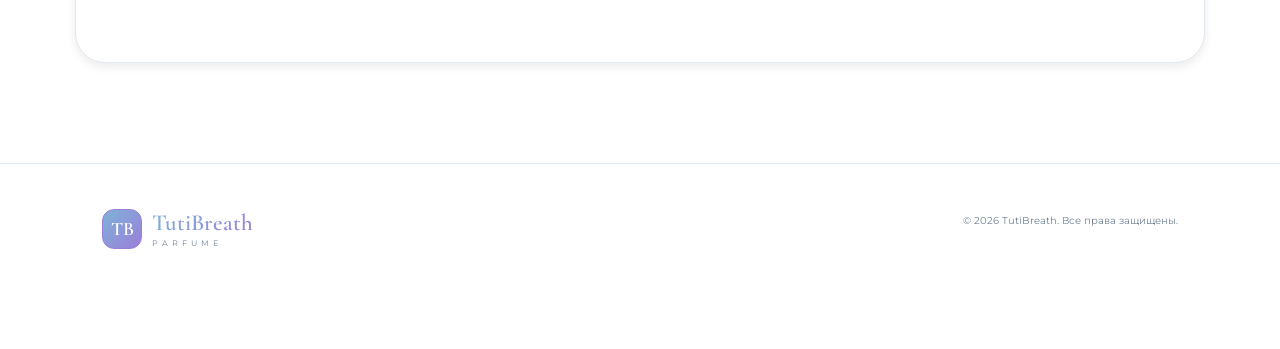
==== commit 83326a3f: "meta tags" ====
--- a/index.html
+++ b/index.html
@@ -5,6 +5,69 @@
 <meta name="viewport" content="width=device-width,initial-scale=1">
 <meta name="theme-color" content="#9b7ed9">
 <title>TutiBreath Parfume | Каталог</title>
+
+  <meta
+        name="description"
+        content="Tuti Breath — парфюмерия на разлив и оригинальные ароматы для женщин и мужчин. Выбирайте любимые ароматы в удобном объёме от 10 мл. Скидка 12% на первый заказ.">
+
+    <meta
+        name="keywords"
+        content="парфюмерия на разлив, духи на разлив, ароматы на разлив, купить духи, купить парфюмерию, женские духи, мужские духи, унисекс духи, парфюм Екатеринбург, духи Екатеринбург, парфюмерия Екатеринбург, Tuti Breath, TutiBreath, ароматы Екатеринбург">
+
+    <meta name="author" content="Tuti Breath">
+
+    <meta name="robots" content="index, follow">
+
+    <meta name="language" content="Russian">
+
+    <meta name="revisit-after" content="7 days">
+
+    <!-- Canonical -->
+    <link rel="canonical" href="http://tutibreath.com/">
+
+    <!-- Open Graph -->
+    <meta property="og:type" content="website">
+
+    <meta
+        property="og:title"
+        content="Tuti Breath — Парфюмерия на разлив и ароматы">
+
+    <meta
+        property="og:description"
+        content="Парфюмерия на разлив для женщин и мужчин. Большой выбор ароматов и удобные объёмы от 10 мл. Скидка 12% на первый заказ.">
+
+    <meta
+        property="og:image"
+        content="http://tutibreath.com/images/logo/logo.jpeg">
+
+    <meta
+        property="og:url"
+        content="http://tutibreath.com/">
+
+    <meta property="og:site_name" content="Tuti Breath">
+
+    <meta property="og:locale" content="ru_RU">
+
+    <!-- Twitter / X -->
+    <meta name="twitter:card" content="summary_large_image">
+
+    <meta
+        name="twitter:title"
+        content="Tuti Breath — Парфюмерия на разлив">
+
+    <meta
+        name="twitter:description"
+        content="Парфюмерия на разлив для женщин и мужчин. Ароматы от 10 мл. Скидка 12% на первый заказ.">
+
+    <meta
+        name="twitter:image"
+        content="http://tutibreath.com/images/logo/logo.jpeg">
+
+    <!-- Favicon -->
+    <link
+        rel="icon"
+        type="image/jpeg"
+        href="images/logo/logo.jpeg">
 <link href="https://cdn.jsdelivr.net/npm/bootstrap@5.3.3/dist/css/bootstrap.min.css" rel="stylesheet">
 <link rel="stylesheet" href="https://cdn.jsdelivr.net/npm/bootstrap-icons@1.11.3/font/bootstrap-icons.min.css">
 <link rel="stylesheet" href="css/style.css">
--- a/css/style.css
+++ b/css/style.css
@@ -141,6 +141,82 @@
 .bottom-nav{display:none}
 .toast{position:fixed;bottom:90px;left:50%;z-index:200;transform:translate(-50%,20px);opacity:0;background:#2d3748;color:#fff;border-radius:99px;padding:12px 18px;font-size:11px;transition:.25s}
 .toast.show{opacity:1;transform:translate(-50%,0)}
+
+
+/* =====================================================
+   АКЦИЯ — СКИДКА 12% НА ПЕРВЫЙ ЗАКАЗ
+   ===================================================== */
+
+.sale-banner {
+    width: 100%;
+    min-height: 150px;
+
+    display: flex;
+    align-items: center;
+    gap: 25px;
+
+    padding: 28px 35px;
+
+    background: linear-gradient(
+        135deg,
+        #f8eee4,
+        #e8f3f5
+    );
+
+    border: 1px solid rgba(80, 100, 110, 0.12);
+    border-radius: 22px;
+
+    box-shadow: 0 10px 30px rgba(50, 60, 70, 0.08);
+
+    text-align: left;
+}
+
+.sale-icon {
+    width: 75px;
+    height: 75px;
+
+    flex: 0 0 75px;
+
+    display: flex;
+    align-items: center;
+    justify-content: center;
+
+    border-radius: 50%;
+
+    background: rgba(255,255,255,.75);
+
+    font-size: 36px;
+
+    box-shadow: 0 5px 18px rgba(0,0,0,.08);
+}
+
+.sale-content h3 {
+    margin: 0 0 8px;
+
+    font-size: 27px;
+    font-weight: 600;
+
+    color: #28343b;
+}
+
+.sale-content p {
+    margin: 0 0 7px;
+
+    font-size: 17px;
+    color: #59656b;
+}
+
+.sale-content strong {
+    font-size: 21px;
+    color: #8b6170;
+}
+
+.sale-content span {
+    font-size: 14px;
+    color: #7a858a;
+}
+
+
 @media(max-width:900px){
   .desktop-nav{display:none}.menu-btn{display:inline-block}
   .hero{grid-template-columns:1fr;padding:65px 7vw;min-height:590px;border-radius:0}
@@ -309,5 +385,8 @@
   .modal-info h2 {
     font-size: 40px;
   }
-}
-
+
+
+  
+}
+
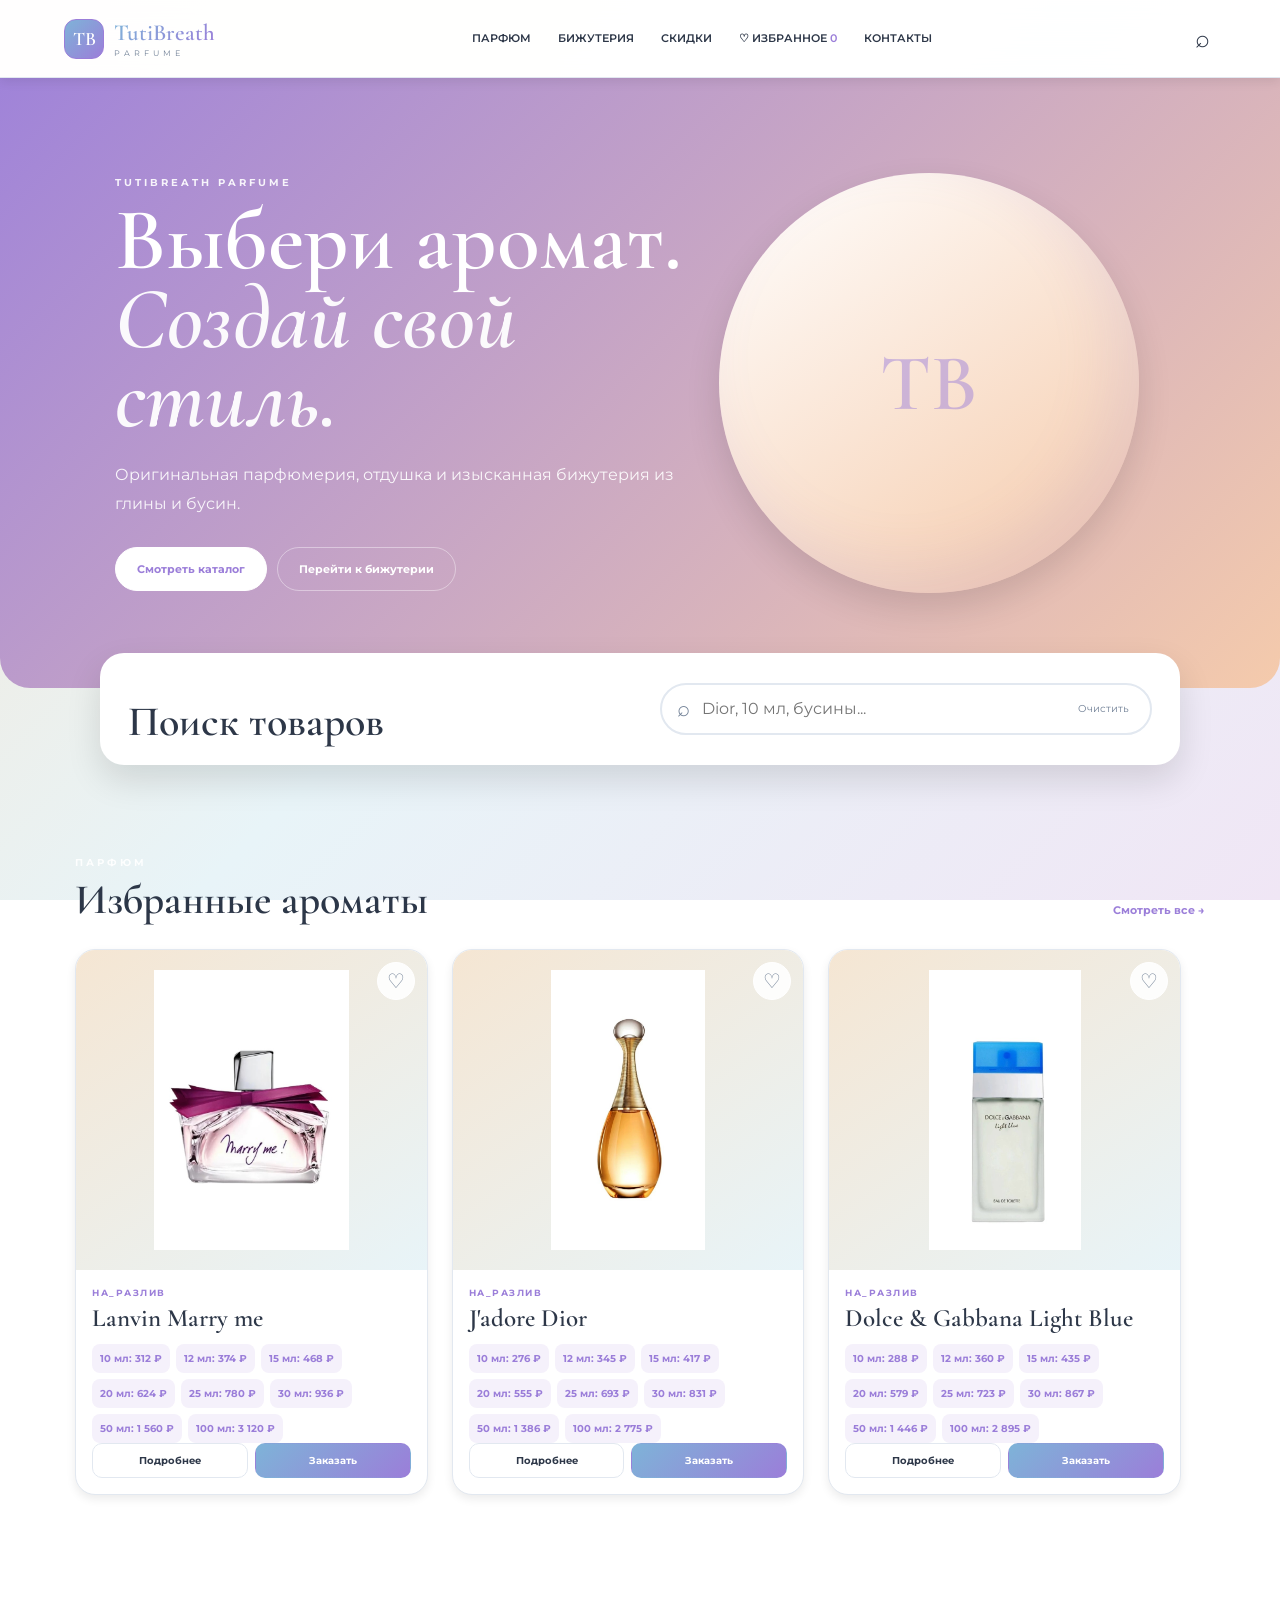
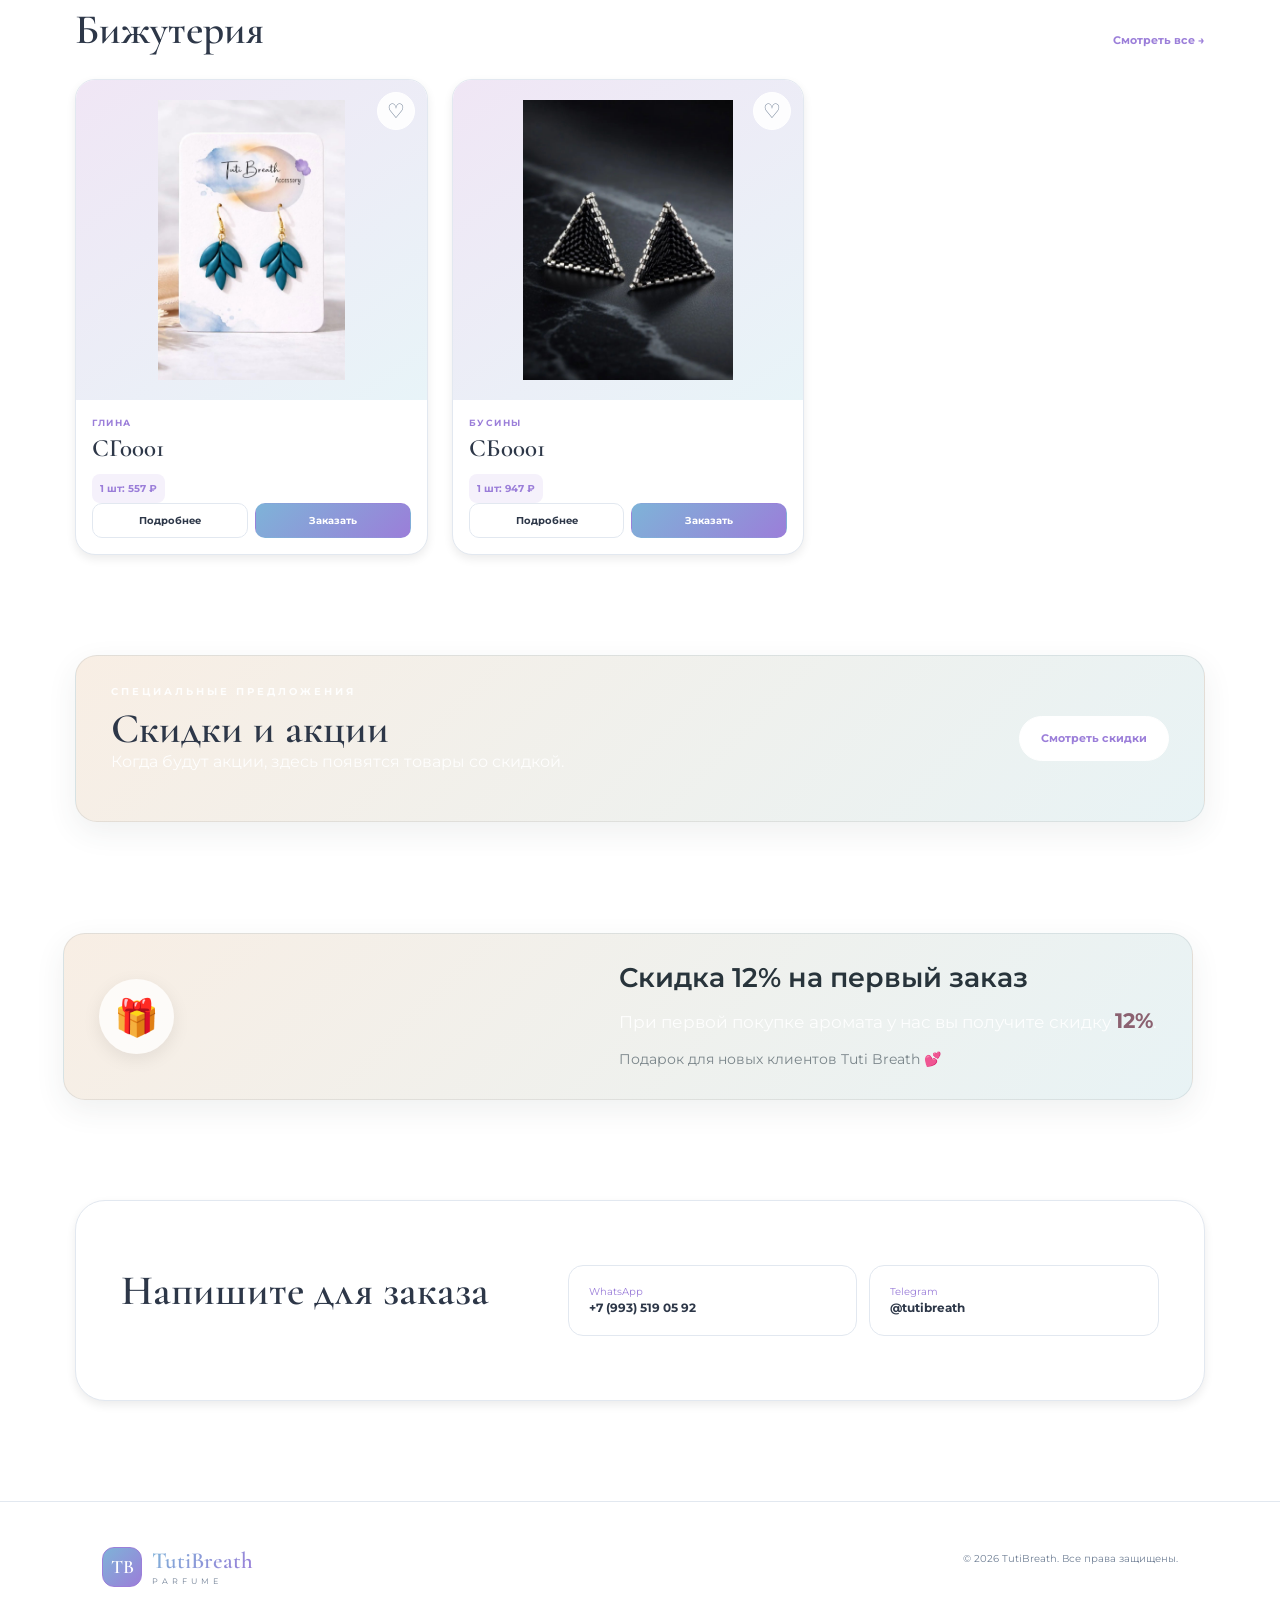
==== commit a7913c5c: "http to https" ====
--- a/index.html
+++ b/index.html
@@ -23,7 +23,7 @@
     <meta name="revisit-after" content="7 days">
 
     <!-- Canonical -->
-    <link rel="canonical" href="http://tutibreath.com/">
+    <link rel="canonical" href="https://tutibreath.com/">
 
     <!-- Open Graph -->
     <meta property="og:type" content="website">
@@ -38,11 +38,11 @@
 
     <meta
         property="og:image"
-        content="http://tutibreath.com/images/logo/logo.jpeg">
+        content="https://tutibreath.com/images/logo/logo.jpeg">
 
     <meta
         property="og:url"
-        content="http://tutibreath.com/">
+        content="https://tutibreath.com/">
 
     <meta property="og:site_name" content="Tuti Breath">
 
@@ -61,7 +61,7 @@
 
     <meta
         name="twitter:image"
-        content="http://tutibreath.com/images/logo/logo.jpeg">
+        content="https://tutibreath.com/images/logo/logo.jpeg">
 
     <!-- Favicon -->
     <link
